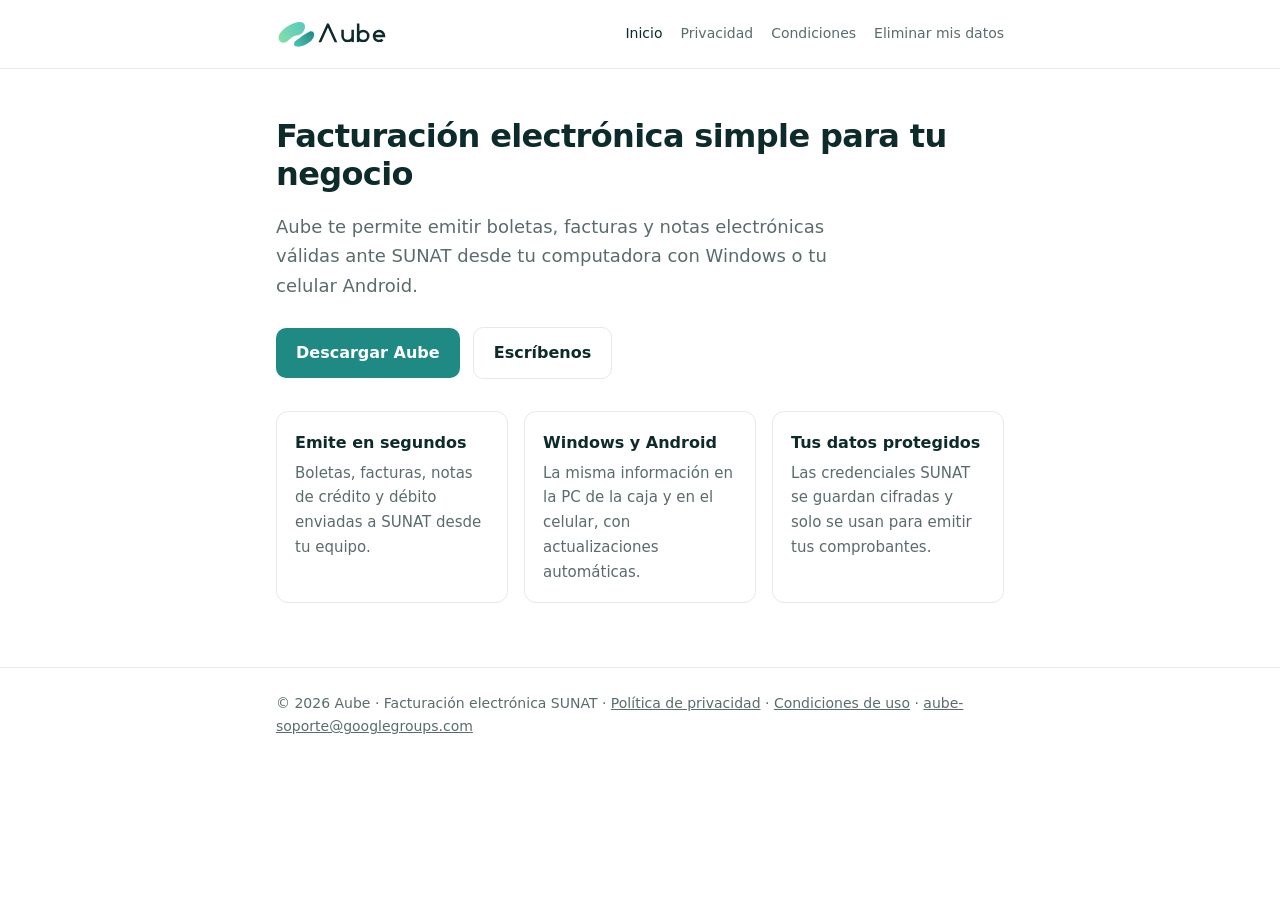
==== docs/index.html @ 64aa568c "Sitio de Aube: inicio, política de privacidad, condiciones de uso y eliminación de datos Co-Authored" ====
<!doctype html>
<html lang="es">
<head>
  <meta charset="utf-8">
  <meta name="viewport" content="width=device-width, initial-scale=1">
  <title>Aube · Facturación electrónica</title>
  <meta name="description" content="Aube: facturación electrónica SUNAT para Windows y Android. Emite boletas y facturas desde tu negocio.">
  <link rel="icon" href="favicon.png">
  <link rel="stylesheet" href="estilo.css">
</head>
<body>
  <header>
    <div class="contenedor">
      <a href="./" aria-label="Aube, inicio">
        <img class="logo-claro" src="aube-logo.svg" alt="Aube">
        <img class="logo-oscuro" src="aube-logo-negativo.svg" alt="Aube">
      </a>
      <nav>
        <a href="./" aria-current="page">Inicio</a>
        <a href="privacidad.html">Privacidad</a>
        <a href="condiciones.html">Condiciones</a>
        <a href="eliminar-datos.html">Eliminar mis datos</a>
      </nav>
    </div>
  </header>

  <main>
    <div class="contenedor">
      <section class="hero">
        <h1>Facturación electrónica simple para tu negocio</h1>
        <p>Aube te permite emitir boletas, facturas y notas electrónicas válidas ante SUNAT desde tu computadora con Windows o tu celular Android.</p>
        <a class="boton" href="https://github.com/AbrahamChow/aube-releases/releases/latest">Descargar Aube</a>
        <a class="boton secundario" href="mailto:aube-soporte@googlegroups.com">Escríbenos</a>
      </section>

      <div class="rejilla">
        <div class="tarjeta">
          <h3>Emite en segundos</h3>
          <p>Boletas, facturas, notas de crédito y débito enviadas a SUNAT desde tu equipo.</p>
        </div>
        <div class="tarjeta">
          <h3>Windows y Android</h3>
          <p>La misma información en la PC de la caja y en el celular, con actualizaciones automáticas.</p>
        </div>
        <div class="tarjeta">
          <h3>Tus datos protegidos</h3>
          <p>Las credenciales SUNAT se guardan cifradas y solo se usan para emitir tus comprobantes.</p>
        </div>
      </div>
    </div>
  </main>

  <footer>
    <div class="contenedor">
      © 2026 Aube · Facturación electrónica SUNAT ·
      <a href="privacidad.html">Política de privacidad</a> ·
      <a href="condiciones.html">Condiciones de uso</a> ·
      <a href="mailto:aube-soporte@googlegroups.com">aube-soporte@googlegroups.com</a>
    </div>
  </footer>
</body>
</html>
---- docs/estilo.css ----
:root {
  --fondo: #ffffff;
  --texto: #0e2b2b;
  --tenue: #5b6b6b;
  --linea: #e3eaea;
  --acento: #1f8a84;
  --suave: #f3f7f6;
}
@media (prefers-color-scheme: dark) {
  :root {
    --fondo: #0f1414;
    --texto: #f3f7f6;
    --tenue: #9fb0b0;
    --linea: #223030;
    --acento: #55c7c0;
    --suave: #162020;
  }
}
* { box-sizing: border-box; }
html { -webkit-text-size-adjust: 100%; }
body {
  margin: 0;
  background: var(--fondo);
  color: var(--texto);
  font: 16px/1.65 "Inter", system-ui, -apple-system, "Segoe UI", Roboto, sans-serif;
}
.contenedor { max-width: 760px; margin: 0 auto; padding: 0 16px; }
header { border-bottom: 1px solid var(--linea); }
header .contenedor { display: flex; align-items: center; justify-content: space-between; gap: 8px 16px; min-height: 68px; padding-top: 14px; padding-bottom: 14px; flex-wrap: wrap; }
header img { height: 28px; display: block; }
.logo-oscuro { display: none !important; }
@media (prefers-color-scheme: dark) {
  .logo-claro { display: none !important; }
  .logo-oscuro { display: block !important; }
}
nav { display: flex; gap: 18px; flex-wrap: wrap; font-size: 14px; }
nav a { color: var(--tenue); text-decoration: none; }
nav a:hover, nav a[aria-current] { color: var(--texto); }
main { padding: 48px 0 64px; }
h1 { font-size: 32px; line-height: 1.2; letter-spacing: -0.02em; margin: 0 0 8px; }
h2 { font-size: 20px; margin: 40px 0 8px; letter-spacing: -0.01em; }
h3 { font-size: 16px; margin: 24px 0 4px; }
p, li { color: var(--texto); }
.tenue { color: var(--tenue); font-size: 14px; }
a { color: var(--acento); }
ul { padding-left: 20px; }
li { margin: 4px 0; }
.aviso { background: var(--suave); border: 1px solid var(--linea); border-radius: 12px; padding: 16px 18px; margin: 24px 0; }
.boton { display: inline-block; background: var(--acento); color: #fff; text-decoration: none; padding: 12px 20px; border-radius: 10px; font-weight: 600; margin: 8px 8px 0 0; }
.boton.secundario { background: transparent; color: var(--texto); border: 1px solid var(--linea); }
.hero { text-align: left; }
.hero p { font-size: 18px; color: var(--tenue); max-width: 560px; }
.rejilla { display: grid; grid-template-columns: repeat(auto-fit, minmax(200px, 1fr)); gap: 16px; margin-top: 32px; }
.tarjeta { border: 1px solid var(--linea); border-radius: 12px; padding: 18px; }
.tarjeta h3 { margin-top: 0; }
.tarjeta p { margin: 0; color: var(--tenue); font-size: 15px; }
footer { border-top: 1px solid var(--linea); padding: 24px 0 40px; font-size: 14px; color: var(--tenue); }
footer a { color: var(--tenue); }
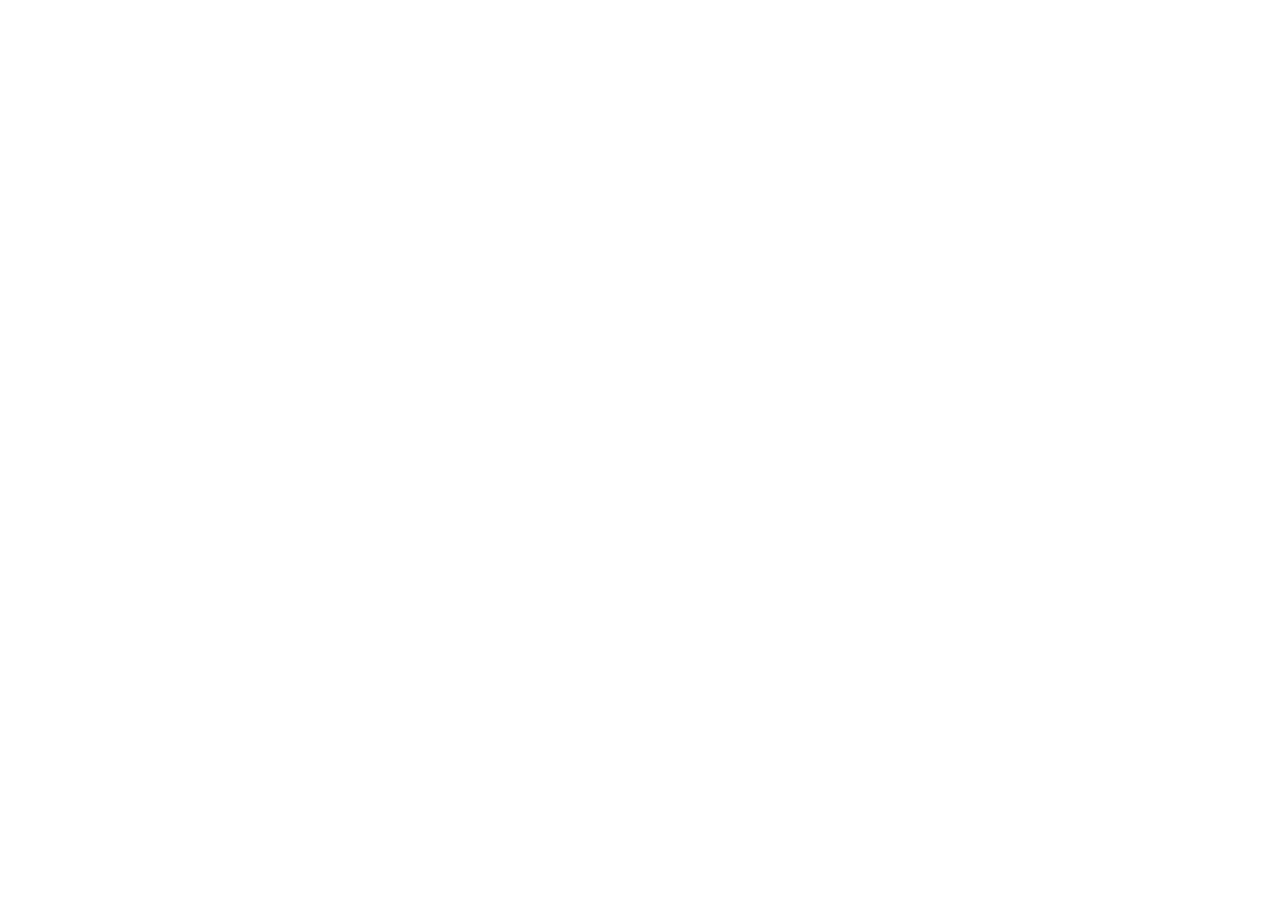
==== commit 17bae6d4: "El sitio se mudó a aube-facturacion.pages.dev: las páginas redirigen allá Co-Authored-By: Claude Opu" ====
--- a/docs/index.html
+++ b/docs/index.html
@@ -2,61 +2,12 @@
 <html lang="es">
 <head>
   <meta charset="utf-8">
-  <meta name="viewport" content="width=device-width, initial-scale=1">
-  <title>Aube · Facturación electrónica</title>
-  <meta name="description" content="Aube: facturación electrónica SUNAT para Windows y Android. Emite boletas y facturas desde tu negocio.">
-  <link rel="icon" href="favicon.png">
-  <link rel="stylesheet" href="estilo.css">
+  <title>Aube</title>
+  <link rel="canonical" href="https://aube-facturacion.pages.dev/">
+  <meta http-equiv="refresh" content="0; url=https://aube-facturacion.pages.dev/">
+  <script>location.replace("https://aube-facturacion.pages.dev/" + location.hash);</script>
 </head>
 <body>
-  <header>
-    <div class="contenedor">
-      <a href="./" aria-label="Aube, inicio">
-        <img class="logo-claro" src="aube-logo.svg" alt="Aube">
-        <img class="logo-oscuro" src="aube-logo-negativo.svg" alt="Aube">
-      </a>
-      <nav>
-        <a href="./" aria-current="page">Inicio</a>
-        <a href="privacidad.html">Privacidad</a>
-        <a href="condiciones.html">Condiciones</a>
-        <a href="eliminar-datos.html">Eliminar mis datos</a>
-      </nav>
-    </div>
-  </header>
-
-  <main>
-    <div class="contenedor">
-      <section class="hero">
-        <h1>Facturación electrónica simple para tu negocio</h1>
-        <p>Aube te permite emitir boletas, facturas y notas electrónicas válidas ante SUNAT desde tu computadora con Windows o tu celular Android.</p>
-        <a class="boton" href="https://github.com/AbrahamChow/aube-releases/releases/latest">Descargar Aube</a>
-        <a class="boton secundario" href="mailto:aube-soporte@googlegroups.com">Escríbenos</a>
-      </section>
-
-      <div class="rejilla">
-        <div class="tarjeta">
-          <h3>Emite en segundos</h3>
-          <p>Boletas, facturas, notas de crédito y débito enviadas a SUNAT desde tu equipo.</p>
-        </div>
-        <div class="tarjeta">
-          <h3>Windows y Android</h3>
-          <p>La misma información en la PC de la caja y en el celular, con actualizaciones automáticas.</p>
-        </div>
-        <div class="tarjeta">
-          <h3>Tus datos protegidos</h3>
-          <p>Las credenciales SUNAT se guardan cifradas y solo se usan para emitir tus comprobantes.</p>
-        </div>
-      </div>
-    </div>
-  </main>
-
-  <footer>
-    <div class="contenedor">
-      © 2026 Aube · Facturación electrónica SUNAT ·
-      <a href="privacidad.html">Política de privacidad</a> ·
-      <a href="condiciones.html">Condiciones de uso</a> ·
-      <a href="mailto:aube-soporte@googlegroups.com">aube-soporte@googlegroups.com</a>
-    </div>
-  </footer>
+  <p>Esta página se mudó a <a href="https://aube-facturacion.pages.dev/">aube-facturacion.pages.dev/</a>.</p>
 </body>
 </html>
